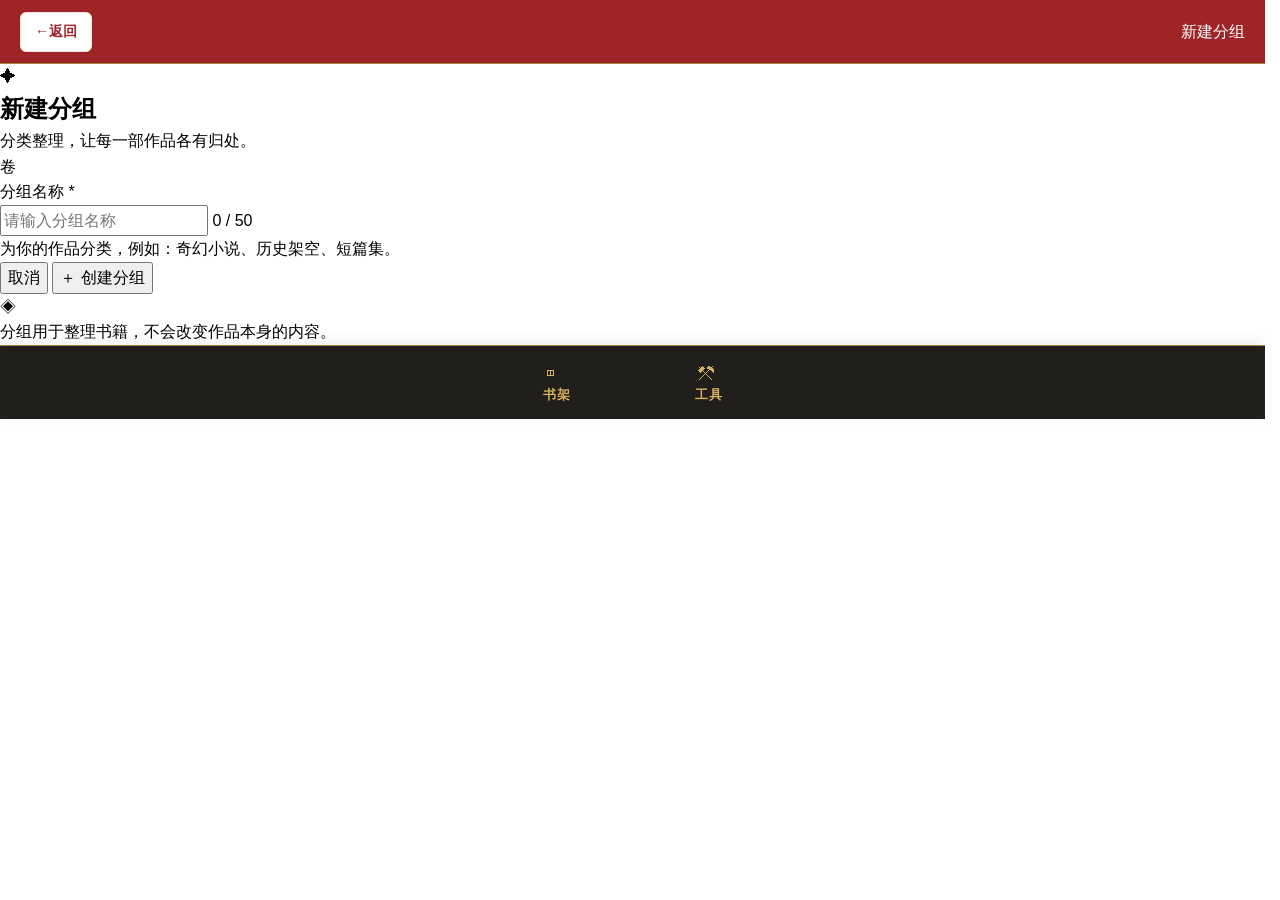
==== create-group.html @ b022e0e1 "Create create-group.html" ====
<!DOCTYPE html>
<html lang="zh-CN">

<head>
    <meta charset="UTF-8">

    <meta
        name="viewport"
        content="width=device-width, initial-scale=1.0"
    >

    <meta
        name="theme-color"
        content="#9E2428"
    >

    <meta
        name="description"
        content="创建新的写作分组，整理你的书籍与作品。"
    >

    <title>新建分组 · 写作软件</title>


    <!-- ==================================================
         一、公共主题样式
    ================================================== -->

    <link
        rel="stylesheet"
        href="../css/theme.css"
    >

    <link
        rel="stylesheet"
        href="../css/base.css"
    >


    <!-- ==================================================
         二、公共导航样式
    ================================================== -->

    <link
        rel="stylesheet"
        href="../css/header.css"
    >

    <link
        rel="stylesheet"
        href="../css/footer.css"
    >


    <!-- ==================================================
         三、当前页面样式
    ================================================== -->

    <link
        rel="stylesheet"
        href="../page-css/create-group.css"
    >

</head>


<body>

    <div id="app">


        <!-- ==============================================
             一、顶部导航栏
        ============================================== -->

        <header class="app-header">

            <!-- 返回按钮 -->

            <div class="app-header__brand">

                <button
                    class="app-header__button app-header__button--settings"
                    id="cancel-create-group-top"
                    type="button"
                    aria-label="返回新建选择页"
                >
                    <span aria-hidden="true">←</span>

                    <span>返回</span>
                </button>

            </div>


            <!-- 页面操作 -->

            <div class="app-header__actions">

                <span class="create-group-header__label">
                    新建分组
                </span>

            </div>

        </header>



        <!-- ==============================================
             二、页面主体
        ============================================== -->

        <main class="app-main">

            <section class="create-group-page">


                <!-- ======================================
                     2.1 页面标题
                ====================================== -->

                <header class="create-group-heading">

                    <div
                        class="create-group-heading__ornament"
                        aria-hidden="true"
                    >
                        ✦
                    </div>

                    <h1 class="create-group-heading__title">
                        新建分组
                    </h1>

                    <p class="create-group-heading__subtitle">
                        分类整理，让每一部作品各有归处。
                    </p>

                    <div
                        class="create-group-heading__divider"
                        aria-hidden="true"
                    ></div>

                </header>



                <!-- ======================================
                     2.2 分组表单
                ====================================== -->

                <form
                    class="create-group-form"
                    id="create-group-form"
                    novalidate
                >


                    <!-- 分组图标 -->

                    <div
                        class="create-group-emblem"
                        aria-hidden="true"
                    >

                        <div class="create-group-emblem__outer">

                            <div class="create-group-emblem__inner">

                                <span>卷</span>

                            </div>

                        </div>

                    </div>



                    <!-- 分组名称 -->

                    <div class="create-group-field">

                        <label
                            class="create-group-field__label"
                            for="group-name"
                        >
                            分组名称

                            <span
                                class="create-group-field__required"
                                aria-label="必填"
                            >
                                *
                            </span>

                        </label>


                        <div class="create-group-field__input-wrap">

                            <input
                                class="create-group-field__input"
                                id="group-name"
                                name="groupName"
                                type="text"
                                placeholder="请输入分组名称"
                                maxlength="50"
                                autocomplete="off"
                                required
                                aria-describedby="group-name-help group-name-error"
                            >

                            <span
                                class="create-group-field__counter"
                                id="group-name-counter"
                                aria-live="polite"
                            >
                                0 / 50
                            </span>

                        </div>


                        <p
                            class="create-group-field__help"
                            id="group-name-help"
                        >
                            为你的作品分类，例如：奇幻小说、历史架空、短篇集。
                        </p>


                        <p
                            class="create-group-field__error"
                            id="group-name-error"
                            role="alert"
                            hidden
                        ></p>

                    </div>



                    <!-- 提示信息 -->

                    <div
                        class="create-group-message"
                        id="create-group-message"
                        role="status"
                        aria-live="polite"
                        hidden
                    ></div>



                    <!-- ==================================
                         2.3 操作按钮
                    ================================== -->

                    <div class="create-group-actions">


                        <!-- 取消 -->

                        <button
                            class="create-group-actions__button create-group-actions__button--cancel"
                            id="cancel-create-group"
                            type="button"
                        >
                            取消
                        </button>


                        <!-- 创建 -->

                        <button
                            class="create-group-actions__button create-group-actions__button--submit"
                            id="create-group-submit"
                            type="submit"
                        >
                            <span
                                class="create-group-actions__icon"
                                aria-hidden="true"
                            >
                                ＋
                            </span>

                            <span>创建分组</span>
                        </button>

                    </div>


                </form>



                <!-- ======================================
                     2.4 页面底部说明
                ====================================== -->

                <aside class="create-group-note">

                    <span
                        class="create-group-note__icon"
                        aria-hidden="true"
                    >
                        ◈
                    </span>

                    <p>
                        分组用于整理书籍，不会改变作品本身的内容。
                    </p>

                </aside>


            </section>

        </main>



        <!-- ==============================================
             三、底部导航栏
        ============================================== -->

        <footer class="app-footer">

            <nav
                class="bottom-nav"
                aria-label="主导航"
            >

                <!-- 书架 -->

                <a
                    class="bottom-nav__item"
                    href="../index.html"
                    data-route="home"
                >

                    <span
                        class="bottom-nav__icon"
                        aria-hidden="true"
                    >
                        ◫
                    </span>

                    <span class="bottom-nav__label">
                        书架
                    </span>

                </a>


                <!-- 工具 -->

                <a
                    class="bottom-nav__item"
                    href="./tools.html"
                    data-route="tools"
                >

                    <span
                        class="bottom-nav__icon"
                        aria-hidden="true"
                    >
                        ⚒
                    </span>

                    <span class="bottom-nav__label">
                        工具
                    </span>

                </a>

            </nav>

        </footer>


    </div>



    <!-- ==============================================
         四、公共 JavaScript
    ============================================== -->

    <script src="../js/storage.js"></script>

    <script src="../js/navigation.js"></script>

    <script src="../js/components.js"></script>


    <!-- ==============================================
         五、当前页面 JavaScript
    ============================================== -->

    <script src="../page-js/create-group.js"></script>

</body>

</html>
---- css/theme.css ----
/* ============================================================
   写作软件 · 全局主题系统

   文件：css/theme.css

   文件职责：
   1. 统一管理全站配色。
   2. 为所有页面提供一致的颜色变量。
   3. 将基础颜色与实际用途分开管理。
   4. 为各个功能模块提供统一的颜色接口。
   5. 不负责页面布局、组件样式或 JavaScript 功能。

   整体设计：
   朱红、青色、鎏金、玄黑、宣纸白。

   配色原则：
   朱红：庄重、典雅。
   青色：清晰、沉稳，不偏纯绿。
   鎏金：尊贵、醒目。
   玄黑：深沉、稳重。
   宣纸白：柔和、自然。
============================================================ */


/* ============================================================
   一、基础五色

   全站所有颜色的基础来源。

   其他 CSS 文件应优先使用语义颜色变量，
   避免在各个组件中重复定义颜色。
============================================================ */

:root {

    /* ========================================================
       1. 朱红
       用途：
       - 顶部导航栏
       - 品牌名称
       - 重要标题
       - 主要品牌装饰
    ======================================================== */

    --color-red: #9E2428;

    --color-red-dark: #76191D;

    --color-red-light: #B83A3E;

    --color-red-soft: #D76A68;


    /* ========================================================
       2. 青色
       用途：
       - 新建按钮
       - 创建作品等主要操作
       - 交互焦点
       - 部分功能强调

       说明：
       采用偏蓝的青色。
       避免原来的颜色过于接近绿色。

       主色：#008C95
       深色：#006D75
       浅色：#20AAB0
       柔色：#70C7C9
    ======================================================== */

    --color-cyan: #008C95;

    --color-cyan-dark: #006D75;

    --color-cyan-light: #20AAB0;

    --color-cyan-soft: #70C7C9;


    /* ========================================================
       3. 鎏金
       用途：
       - 当前页面选中框
       - 导航栏图标与文字
       - 装饰分隔线
       - 重要状态标记
    ======================================================== */

    --color-yellow: #D6B15E;

    --color-yellow-light: #E9CF88;

    --color-yellow-dark: #A9873E;

    --color-yellow-soft: #F3E5B8;


    /* ========================================================
       4. 玄黑
       用途：
       - 底部导航栏
       - 深色背景
       - 正文文字
       - 深色装饰
    ======================================================== */

    --color-black: #211F1C;

    --color-black-light: #302D29;

    --color-black-deep: #171613;

    --color-black-soft: #45413B;


    /* ========================================================
       5. 宣纸白
       用途：
       - 页面背景
       - 内容区域
       - 作品卡片
       - 浅色装饰
    ======================================================== */

    --color-white: #F8F4E9;

    --color-white-pure: #FFFFFF;

    --color-white-dark: #EDE5D5;

    --color-white-deep: #DED3BD;

}


/* ============================================================
   二、品牌主题颜色

   用于定义全站统一的品牌视觉。
============================================================ */

:root {

    /* 品牌主色 */

    --theme-primary: var(--color-red);

    --theme-primary-hover: var(--color-red-dark);

    --theme-primary-active: var(--color-red-dark);


    /* 品牌文字 */

    --theme-brand-text: var(--color-white-pure);

    --theme-brand-accent: var(--color-yellow);


    /* 品牌装饰 */

    --theme-brand-border: var(--color-yellow-dark);

}


/* ============================================================
   三、主要操作颜色

   专门管理新建、创建等主要操作。

   新建按钮必须使用青色，
   不应直接使用朱红色或其他颜色。
============================================================ */

:root {

    /* 主要操作 */

    --theme-action: var(--color-cyan);

    --theme-action-hover: var(--color-cyan-dark);

    --theme-action-active: var(--color-cyan-dark);


    /* 主要操作文字 */

    --theme-action-text: var(--color-white-pure);


    /* 主要操作边框 */

    --theme-action-border: var(--color-cyan);

    --theme-action-border-hover: var(--color-cyan-dark);


    /* 主要操作焦点 */

    --theme-action-focus: var(--color-cyan-light);

}


/* ============================================================
   四、页面选中状态

   用途：
   - 底部导航当前页面
   - 设置页面当前选项
   - 需要明确显示选中的项目

   选中状态使用黄色系，
   不与新建按钮的青色混淆。
============================================================ */

:root {

    --theme-selected: var(--color-yellow);

    --theme-selected-hover: var(--color-yellow-light);

    --theme-selected-border: var(--color-yellow-dark);

    --theme-selected-background: var(--color-yellow-transparent);

    --theme-selected-text: var(--color-yellow-light);

}


/* ============================================================
   五、页面背景颜色
============================================================ */

:root {

    /* 标准页面背景 */

    --theme-background: var(--color-white);


    /* 纯白内容背景 */

    --theme-background-pure: var(--color-white-pure);


    /* 柔和背景 */

    --theme-background-muted: var(--color-white-dark);


    /* 更深的浅色背景 */

    --theme-background-deep: var(--color-white-deep);


    /* 透明白色覆盖 */

    --theme-background-overlay: var(--color-white-transparent);

}


/* ============================================================
   六、文字颜色

   统一管理文字层级。
============================================================ */

:root {

    /* 标准正文 */

    --theme-text: var(--color-black);


    /* 次要文字 */

    --theme-text-secondary: var(--color-black-soft);


    /* 辅助文字 */

    --theme-text-muted: #777168;


    /* 反色文字 */

    --theme-text-inverse: var(--color-white-pure);


    /* 品牌标题 */

    --theme-text-primary: var(--color-red);


    /* 青色强调文字 */

    --theme-text-action: var(--color-cyan-dark);


    /* 金色强调文字 */

    --theme-text-accent: var(--color-yellow-dark);

}


/* ============================================================
   七、顶部导航栏
============================================================ */

:root {

    /* 顶部背景 */

    --theme-header-background: var(--color-red);


    /* 顶部文字 */

    --theme-header-text: var(--color-white-pure);


    /* 顶部边框 */

    --theme-header-border: var(--color-yellow-dark);


    /* 顶部装饰 */

    --theme-header-accent: var(--color-yellow);


    /* 顶部悬停装饰 */

    --theme-header-accent-hover: var(--color-yellow-light);

}


/* ============================================================
   八、底部导航栏
============================================================ */

:root {

    /* 底部背景 */

    --theme-footer-background: var(--color-black);


    /* 底部文字 */

    --theme-footer-text: var(--color-yellow);


    /* 当前页面文字 */

    --theme-footer-selected: var(--color-yellow-light);


    /* 底部边框 */

    --theme-footer-border: var(--color-yellow-dark);


    /* 当前页面边框 */

    --theme-footer-selected-border: var(--color-yellow-dark);


    /* 当前页面背景 */

    --theme-footer-selected-background: var(--color-yellow-transparent);

}


/* ============================================================
   九、边框与分隔线
============================================================ */

:root {

    /* 普通边框 */

    --theme-border: var(--color-white-deep);


    /* 强调边框 */

    --theme-border-strong: var(--color-yellow-dark);


    /* 品牌边框 */

    --theme-border-primary: var(--color-red);


    /* 青色边框 */

    --theme-border-action: var(--color-cyan);


    /* 金色分隔线 */

    --theme-divider: var(--color-yellow);


    /* 普通分隔线 */

    --theme-divider-muted: var(--color-white-deep);

}


/* ============================================================
   十、交互反馈颜色
============================================================ */

:root {

    /* 通用键盘焦点 */

    --theme-focus: var(--color-cyan);


    /* 链接文字 */

    --theme-link: var(--color-cyan-dark);


    /* 链接悬停 */

    --theme-link-hover: var(--color-cyan);


    /* 成功状态 */

    --theme-success: #287A52;


    /* 警告状态 */

    --theme-warning: #A87519;


    /* 错误状态 */

    --theme-danger: var(--color-red);


    /* 禁用状态文字 */

    --theme-disabled-text: #99938A;


    /* 禁用状态背景 */

    --theme-disabled-background: var(--color-white-dark);

}


/* ============================================================
   十一、透明颜色

   透明色用于：
   - 悬停背景
   - 轻量装饰
   - 选中状态
   - 背景覆盖

   透明色必须与基础颜色保持一致。
============================================================ */

:root {

    /* 朱红透明色 */

    --color-red-transparent: rgba(158, 36, 40, 0.08);


    /* 青色透明色 */

    --color-cyan-transparent: rgba(0, 140, 149, 0.08);


    /* 青色悬停透明色 */

    --color-cyan-transparent-hover: rgba(0, 140, 149, 0.14);


    /* 黄色透明色 */

    --color-yellow-transparent: rgba(214, 177, 94, 0.12);


    /* 黄色悬停透明色 */

    --color-yellow-transparent-hover: rgba(214, 177, 94, 0.2);


    /* 玄黑透明色 */

    --color-black-transparent: rgba(33, 31, 28, 0.06);


    /* 更深的玄黑透明色 */

    --color-black-transparent-strong: rgba(33, 31, 28, 0.2);


    /* 白色透明色 */

    --color-white-transparent: rgba(255, 255, 255, 0.72);


    /* 纯白半透明色 */

    --color-white-transparent-soft: rgba(255, 255, 255, 0.4);

}


/* ============================================================
   十二、阴影颜色

   本节只管理阴影颜色，
   不决定阴影的大小、方向和模糊程度。
============================================================ */

:root {

    /* 普通阴影 */

    --theme-shadow-color: rgba(33, 31, 28, 0.12);


    /* 较强阴影 */

    --theme-shadow-color-strong: rgba(33, 31, 28, 0.2);


    /* 青色柔和阴影 */

    --theme-shadow-color-action: rgba(0, 140, 149, 0.16);


    /* 金色柔和阴影 */

    --theme-shadow-color-accent: rgba(214, 177, 94, 0.12);

}


/* ============================================================
   十三、圆角与交互参数

   这里只定义可复用的设计参数。
   不直接规定任何组件的布局。
============================================================ */

:root {

    /* 小圆角 */

    --radius-small: 4px;


    /* 标准圆角 */

    --radius-medium: 6px;


    /* 较大圆角 */

    --radius-large: 8px;


    /* 大型卡片圆角 */

    --radius-xl: 12px;


    /* 圆形 */

    --radius-round: 999px;


    /* 标准过渡时间 */

    --transition-fast: 0.15s ease;


    /* 普通过渡时间 */

    --transition-normal: 0.2s ease;


    /* 较慢过渡时间 */

    --transition-slow: 0.3s ease;

}


/* ============================================================
   十四、主题约束

   本文件只负责提供设计变量。

   其他 CSS 文件负责：
   - 页面布局
   - 顶部栏样式
   - 底部栏样式
   - 按钮样式
   - 作品卡片样式
   - 各个独立功能模块的样式

   JavaScript 文件负责：
   - 数据读取
   - 数据保存
   - 页面交互
   - 功能逻辑

   主题文件不应包含页面专属选择器，
   也不应直接控制 HTML 元素。
============================================================ */
---- css/base.css ----
/* ============================================================
   写作软件 · 全局基础样式

   文件职责：
   1. 统一浏览器默认样式。
   2. 统一盒模型。
   3. 统一字体与文字基础规则。
   4. 统一页面基础尺寸。
   5. 建立应用整体纵向布局。
   6. 提供通用辅助类。
   7. 为所有页面提供基础规则。

   不负责：
   - 颜色定义：由 theme.css 负责。
   - 顶部导航栏：由 header.css 负责。
   - 底部导航栏：由 footer.css 负责。
   - 首页布局：由 home.css 负责。
   - 具体业务功能：由各页面 JavaScript 负责。
============================================================ */


/* ============================================================
   一、浏览器默认样式重置
============================================================ */

/*
 * 统一元素尺寸计算方式。
 *
 * width 和 height 包含内容、内边距和边框，
 * 方便控制实际布局尺寸。
 */

*,
*::before,
*::after {
    box-sizing: border-box;
}


/*
 * 移除浏览器默认的页面外边距。
 */

html,
body {
    width: 100%;

    margin: 0;
    padding: 0;
}


/*
 * 设置文档基础高度。
 *
 * 让页面能够使用完整的视口高度。
 */

html {
    min-height: 100%;

    -webkit-text-size-adjust: 100%;
    text-size-adjust: 100%;

    scroll-behavior: smooth;
}


/*
 * 让表单控件继承页面字体。
 */

button,
input,
textarea,
select {
    font: inherit;
}


/*
 * 统一按钮的基本行为。
 *
 * 不在这里设置按钮颜色或具体尺寸。
 */

button {
    cursor: pointer;
}


/*
 * 图片与 SVG 默认不超出父容器。
 */

img,
svg {
    max-width: 100%;
}


/*
 * 图片以块级方式显示，
 * 避免图片下方出现多余的文字基线间隙。
 */

img {
    display: block;
}


/*
 * 统一链接的基础行为。
 *
 * 颜色由具体组件或主题决定。
 */

a {
    color: inherit;
    text-decoration: none;
}


/*
 * 统一标题和段落的默认外边距。
 *
 * 各个组件需要间距时，
 * 在自己的 CSS 文件中单独设置。
 */

h1,
h2,
h3,
h4,
h5,
h6,
p {
    margin: 0;
}


/*
 * 列表默认不显示浏览器项目符号。
 *
 * 具体列表样式由各功能模块决定。
 */

ul,
ol {
    margin: 0;
    padding: 0;

    list-style: none;
}


/*
 * 隐藏具有 hidden 属性的元素。
 *
 * 防止后续 CSS 的 display 设置意外覆盖隐藏状态。
 */

[hidden] {
    display: none !important;
}


/* ============================================================
   二、全局字体与文字基础
============================================================ */

/*
 * body 负责整个应用的基础字体与文字渲染。
 *
 * 页面背景色由主题及页面样式决定。
 */

body {
    min-width: 0;
    min-height: 100vh;
    min-height: 100dvh;

    font-family:
        -apple-system,
        BlinkMacSystemFont,
        "PingFang SC",
        "Hiragino Sans GB",
        "Microsoft YaHei",
        "Noto Sans CJK SC",
        sans-serif;

    font-size: 16px;
    font-weight: 400;
    line-height: 1.6;

    font-kerning: normal;

    overflow-wrap: break-word;

    -webkit-font-smoothing: antialiased;
    -moz-osx-font-smoothing: grayscale;
}


/*
 * 输入框中的文字与正文保持一致。
 */

input,
textarea,
select,
button {
    font-family: inherit;
}


/* ============================================================
   三、应用整体布局
============================================================ */

/*
 * 应用根节点。
 *
 * 这是本次修复的关键部分。
 *
 * display: flex
 *    让顶部栏、主体和底部栏形成纵向布局。
 *
 * flex-direction: column
 *    让各区域从上到下排列。
 *
 * min-height: 100vh / 100dvh
 *    让应用至少占满当前屏幕高度。
 *
 * 注意：
 * 这里只建立应用整体布局，
 * 不负责具体页面内部的布局。
 */

#app {
    position: relative;

    display: flex;
    flex-direction: column;

    width: 100%;
    min-width: 0;

    min-height: 100vh;
    min-height: 100dvh;
}


/*
 * 顶部栏与底部栏不应被主体内容挤压。
 *
 * 具体高度、颜色与间距仍由各自的 CSS 文件负责。
 */

.app-header,
.app-footer {
    flex-shrink: 0;
}


/*
 * 公共主体区域。
 *
 * 页面主体可以根据剩余空间进行伸展。
 *
 * 具体的 flex-grow、最小高度和滚动规则，
 * 仍由各个页面自己的 CSS 决定。
 */

.app-main {
    min-width: 0;
}


/* ============================================================
   四、基础交互状态
============================================================ */

/*
 * 键盘操作时显示清晰的焦点轮廓。
 *
 * 具体颜色由主题变量控制。
 */

:focus-visible {
    outline: 2px solid var(--theme-focus, #287C73);
    outline-offset: 3px;
}


/*
 * 点击链接和按钮时，
 * 不使用浏览器默认的移动端高亮颜色。
 *
 * 不影响实际点击功能。
 */

a,
button {
    -webkit-tap-highlight-color: transparent;
}


/*
 * 禁止按钮在不可用时显示可点击光标。
 */

button:disabled {
    cursor: not-allowed;
}


/* ============================================================
   五、文本辅助类
============================================================ */

/*
 * 隐藏视觉内容，但保留屏幕阅读器可读性。
 *
 * 适用于只有图标、需要补充说明的控件。
 */

.sr-only {
    position: absolute;

    width: 1px;
    height: 1px;

    padding: 0;
    margin: -1px;

    overflow: hidden;

    clip: rect(0, 0, 0, 0);

    white-space: nowrap;

    border: 0;
}


/*
 * 文本单行溢出时显示省略号。
 *
 * 只有主动添加该类的元素才会生效。
 */

.text-ellipsis {
    overflow: hidden;

    white-space: nowrap;
    text-overflow: ellipsis;
}


/*
 * 允许长单词或连续字符换行。
 *
 * 适用于长标题、长网址等内容。
 */

.text-wrap {
    overflow-wrap: anywhere;
}


/* ============================================================
   六、通用滚动规则
============================================================ */

/*
 * 提供统一的滚动体验。
 *
 * 具体由哪个容器负责滚动，
 * 由对应页面的 CSS 决定。
 */

html {
    scrollbar-gutter: stable;
}


/*
 * 尊重系统的减少动态效果设置。
 */

@media (prefers-reduced-motion: reduce) {

    html {
        scroll-behavior: auto;
    }

    *,
    *::before,
    *::after {
        animation-duration: 0.01ms !important;

        animation-iteration-count: 1 !important;

        transition-duration: 0.01ms !important;

        scroll-behavior: auto !important;
    }

}


/* ============================================================
   七、基础移动端适配
============================================================ */

/*
 * 防止窄屏设备出现横向溢出。
 *
 * 不在基础文件里强行指定页面内部的布局方式。
 */

@media (max-width: 480px) {

    body {
        font-size: 15px;
    }

}


/* ============================================================
   八、文件职责边界
============================================================ */

/*
 * 本文件只管理通用基础规则。
 *
 * 后续开发时请遵守：
 *
 * 1. 不在这里定义顶部栏的具体样式。
 * 2. 不在这里定义底部栏的具体样式。
 * 3. 不在这里定义首页作品卡片的样式。
 * 4. 不在这里定义编辑器工具栏的样式。
 * 5. 不在这里编写任何业务 JavaScript。
 *
 * 具体组件由各自文件负责。
============================================================ */
---- css/header.css ----
/* ============================================================
   写作软件 · 顶部导航栏

   文件：css/header.css

   文件职责：
   1. 设置顶部导航栏布局。
   2. 设置软件名称样式。
   3. 设置青色新建按钮。
   4. 设置白色设置按钮。
   5. 处理平板、手机与极窄屏幕适配。

   设计要求：
   - 顶部背景：朱红色。
   - 软件名称：纯白色。
   - 新建按钮：明确的青色，不使用绿色。
   - 设置按钮：白色背景、朱红色文字。
   - 装饰边框：鎏金色。

   文件边界：
   本文件只管理顶部导航栏，
   不负责页面主体、底部导航栏或数据存储。
============================================================ */


/* ============================================================
   一、顶部导航栏主体
============================================================ */

.app-header {
    /* 布局 */

    display: flex;
    align-items: center;
    justify-content: space-between;

    /* 尺寸 */

    width: 100%;
    min-height: 64px;

    /* 间距 */

    padding: 10px 20px;
    gap: 16px;

    /* 主题颜色 */

    background-color: var(--theme-header-background);
    color: var(--theme-header-text);

    /* 鎏金色底边 */

    border-bottom: 1px solid var(--theme-header-border);

    /* 层级 */

    position: relative;
    z-index: 100;

    /* 防止挤压 */

    flex-shrink: 0;
}


/* ============================================================
   二、软件名称区域
============================================================ */

.app-header__brand {
    display: flex;
    align-items: center;

    min-width: 0;
    flex: 1;
}


/* ============================================================
   三、软件名称
============================================================ */

.app-header__brand-name {
    display: inline-block;

    margin: 0;

    color: var(--theme-brand-text);

    font-size: 20px;
    font-weight: 700;

    line-height: 1.4;
    letter-spacing: 1px;

    white-space: nowrap;
    user-select: none;
}


/* ============================================================
   四、右侧操作区域
============================================================ */

.app-header__actions {
    display: flex;
    align-items: center;
    justify-content: flex-end;

    gap: 10px;

    flex-shrink: 0;
}


/* ============================================================
   五、顶部按钮公共样式
============================================================ */

.app-header__button {
    display: inline-flex;
    align-items: center;
    justify-content: center;

    /* 尺寸 */

    min-height: 40px;
    padding: 8px 14px;

    /* 文字 */

    font-family: inherit;
    font-size: 14px;
    font-weight: 600;

    line-height: 1.4;
    white-space: nowrap;

    /* 外观 */

    border: 1px solid transparent;
    border-radius: var(--radius-medium, 6px);

    /* 交互 */

    text-decoration: none;
    cursor: pointer;
    user-select: none;

    -webkit-tap-highlight-color: transparent;

    /* 动画 */

    transition:
        background-color var(--transition-fast, 0.15s ease),
        border-color var(--transition-fast, 0.15s ease),
        color var(--transition-fast, 0.15s ease),
        box-shadow var(--transition-fast, 0.15s ease),
        transform var(--transition-fast, 0.15s ease);
}


/* ============================================================
   六、新建按钮
   必须使用青色，不使用绿色或朱红色。

   直接调用主题变量：
   --theme-action
   --theme-action-hover

   同时明确指定青色边框，
   避免按钮背景与边框颜色不一致。
============================================================ */

.app-header__button--create {
    /* 青色背景 */

    background-color: #008C95;
    background-color: var(--theme-action, #008C95);

    /* 白色文字 */

    color: var(--theme-action-text, #FFFFFF);

    /* 青色边框 */

    border-color: #008C95;
    border-color: var(--theme-action-border, #008C95);

    /* 柔和阴影 */

    box-shadow:
        0 2px 5px rgba(0, 0, 0, 0.12);
}


/* ============================================================
   七、新建按钮：鼠标悬停
============================================================ */

@media (hover: hover) {

    .app-header__button--create:hover {
        background-color: #006D75;
        background-color: var(--theme-action-hover, #006D75);

        border-color: #006D75;
        border-color: var(--theme-action-border-hover, #006D75);

        box-shadow:
            0 3px 8px rgba(0, 0, 0, 0.16);
    }

}


/* ============================================================
   八、新建按钮：按下
============================================================ */

.app-header__button--create:active {
    transform: translateY(1px);

    box-shadow: none;
}


/* ============================================================
   九、新建按钮：键盘焦点
============================================================ */

.app-header__button--create:focus-visible {
    outline: 2px solid var(--color-yellow-light);
    outline-offset: 3px;
}


/* ============================================================
   十、新建按钮图标
============================================================ */

.app-header__button-icon {
    display: inline-flex;
    align-items: center;
    justify-content: center;

    flex-shrink: 0;

    margin-right: 4px;

    font-size: 20px;
    font-weight: 400;

    line-height: 1;
}


/* ============================================================
   十一、设置按钮
   使用白色背景和朱红色文字。
============================================================ */

.app-header__button--settings {
    background-color: var(--color-white-pure);

    color: var(--color-red);

    border-color: var(--color-white-dark);
}


/* ============================================================
   十二、设置按钮：鼠标悬停
============================================================ */

@media (hover: hover) {

    .app-header__button--settings:hover {
        background-color: var(--color-white-dark);

        border-color: var(--color-white-dark);
    }

}


/* ============================================================
   十三、设置按钮：按下
============================================================ */

.app-header__button--settings:active {
    transform: translateY(1px);
}


/* ============================================================
   十四、设置按钮：键盘焦点
============================================================ */

.app-header__button--settings:focus-visible {
    outline: 2px solid var(--color-yellow-light);
    outline-offset: 3px;
}


/* ============================================================
   十五、平板设备适配
============================================================ */

@media (max-width: 768px) {

    .app-header {
        min-height: 60px;

        padding: 9px 16px;
        gap: 12px;
    }

    .app-header__brand-name {
        font-size: 19px;
    }

    .app-header__actions {
        gap: 8px;
    }

    .app-header__button {
        min-height: 38px;

        padding: 7px 12px;

        font-size: 14px;
    }

}


/* ============================================================
   十六、手机设备适配
============================================================ */

@media (max-width: 480px) {

    .app-header {
        min-height: 56px;

        padding: 8px 12px;
        gap: 8px;
    }

    .app-header__brand-name {
        font-size: 17px;
        letter-spacing: 0.5px;
    }

    .app-header__actions {
        gap: 7px;
    }

    .app-header__button {
        min-height: 36px;

        padding: 6px 10px;

        font-size: 13px;

        border-radius: 5px;
    }

    .app-header__button-icon {
        margin-right: 3px;

        font-size: 18px;
    }

}


/* ============================================================
   十七、极窄屏幕适配
============================================================ */

@media (max-width: 340px) {

    .app-header {
        padding-right: 8px;
        padding-left: 8px;

        gap: 5px;
    }

    .app-header__brand-name {
        font-size: 15px;
        letter-spacing: 0;
    }

    .app-header__actions {
        gap: 5px;
    }

    .app-header__button {
        padding-right: 7px;
        padding-left: 7px;

        font-size: 12px;
    }

}


/* ============================================================
   十八、减少动态效果
============================================================ */

@media (prefers-reduced-motion: reduce) {

    .app-header__button {
        transition: none;
    }

}


/* ============================================================
   十九、文件职责边界

   本文件只管理顶部导航栏。

   不在这里添加：
   - 底部导航栏样式。
   - 书架内容样式。
   - 作品卡片样式。
   - 新建作品表单。
   - 设置页面布局。
   - 数据存储逻辑。

   所有颜色优先调用全局主题变量。
============================================================ */
---- css/footer.css ----
/* ======================================================
   写作软件 · 底部导航栏
   文件：css/footer.css

   功能：
   1. 设置玄黑色底栏
   2. 设置鎏金色图标与文字
   3. 设置当前页面的黄色选中框
   4. 适配手机屏幕
   5. 独立管理底栏样式，不干扰其他模块
====================================================== */


/* ======================================================
   一、底部栏主体
====================================================== */

.app-footer {
  position: relative;
  z-index: 100;

  width: 100%;
  flex-shrink: 0;

  background-color: var(--theme-footer-background);
  color: var(--theme-footer-text);

  border-top: 1px solid var(--color-yellow-dark);

  box-shadow:
    0 -3px 12px rgba(33, 31, 28, 0.08);
}


/* ======================================================
   二、底部导航容器
====================================================== */

.bottom-nav {
  display: flex;
  align-items: center;
  justify-content: center;

  width: 100%;
  min-height: 72px;

  padding: 8px 16px;

  gap: 12px;
}


/* ======================================================
   三、导航入口
====================================================== */

.bottom-nav__item {
  position: relative;

  display: flex;
  flex-direction: column;
  align-items: center;
  justify-content: center;

  flex: 0 1 140px;
  min-width: 112px;
  min-height: 54px;

  padding: 6px 20px;
  gap: 3px;

  color: var(--theme-footer-text);
  background-color: transparent;

  border: 1px solid transparent;
  border-radius: 8px;

  text-decoration: none;

  cursor: pointer;

  transition:
    background-color 0.2s ease,
    border-color 0.2s ease,
    color 0.2s ease,
    box-shadow 0.2s ease;
}


/* ======================================================
   四、导航图标
====================================================== */

.bottom-nav__icon {
  display: block;

  width: 22px;
  height: 22px;

  flex-shrink: 0;

  color: currentColor;

  fill: none;
  stroke: currentColor;

  stroke-width: 1.8;
  stroke-linecap: round;
  stroke-linejoin: round;
}


/* ======================================================
   五、导航文字
====================================================== */

.bottom-nav__label {
  display: block;

  font-size: 13px;
  font-weight: 600;
  line-height: 1.4;

  letter-spacing: 1px;

  color: currentColor;

  white-space: nowrap;
}


/* ======================================================
   六、当前页面的选中状态
====================================================== */

.bottom-nav__item--active {
  color: var(--color-yellow-light);

  background-color: var(--color-yellow-transparent);

  border-color: var(--theme-selected-border);

  box-shadow:
    inset 0 0 0 1px rgba(214, 177, 94, 0.12),
    0 0 8px rgba(214, 177, 94, 0.08);
}


/* 当前页面的文字稍微加重 */

.bottom-nav__item--active .bottom-nav__label {
  font-weight: 700;
}


/* 当前页面的图标稍微突出 */

.bottom-nav__item--active .bottom-nav__icon {
  stroke-width: 2;
}


/* ======================================================
   七、鼠标悬停
====================================================== */

@media (hover: hover) {

  .bottom-nav__item:not(.bottom-nav__item--active):hover {
    color: var(--color-yellow-light);

    background-color: var(--color-yellow-transparent);

    border-color: var(--color-yellow-dark);
  }

  .bottom-nav__item--active:hover {
    background-color: var(--color-yellow-transparent);

    border-color: var(--color-yellow-light);
  }

}


/* ======================================================
   八、键盘焦点
====================================================== */

.bottom-nav__item:focus-visible {
  outline: 2px solid var(--theme-focus);
  outline-offset: 3px;
}


/* ======================================================
   九、平板屏幕
====================================================== */

@media (max-width: 768px) {

  .bottom-nav {
    min-height: 68px;
    gap: 10px;
  }

  .bottom-nav__item {
    flex-basis: 130px;
    min-width: 100px;
  }

}


/* ======================================================
   十、手机屏幕
====================================================== */

@media (max-width: 480px) {

  .bottom-nav {
    min-height: 64px;

    padding: 6px 12px;

    gap: 8px;
  }

  .bottom-nav__item {
    flex-basis: 120px;
    min-width: 96px;
    min-height: 50px;

    padding: 5px 12px;
  }

  .bottom-nav__icon {
    width: 21px;
    height: 21px;
  }

  .bottom-nav__label {
    font-size: 12px;
  }

}


/* ======================================================
   十一、小屏手机
====================================================== */

@media (max-width: 340px) {

  .bottom-nav {
    gap: 6px;
    padding-right: 8px;
    padding-left: 8px;
  }

  .bottom-nav__item {
    min-width: 88px;
    padding-right: 8px;
    padding-left: 8px;
  }

}


/* ======================================================
   十二、减少动画
====================================================== */

@media (prefers-reduced-motion: reduce) {

  .bottom-nav__item {
    transition: none;
  }

}
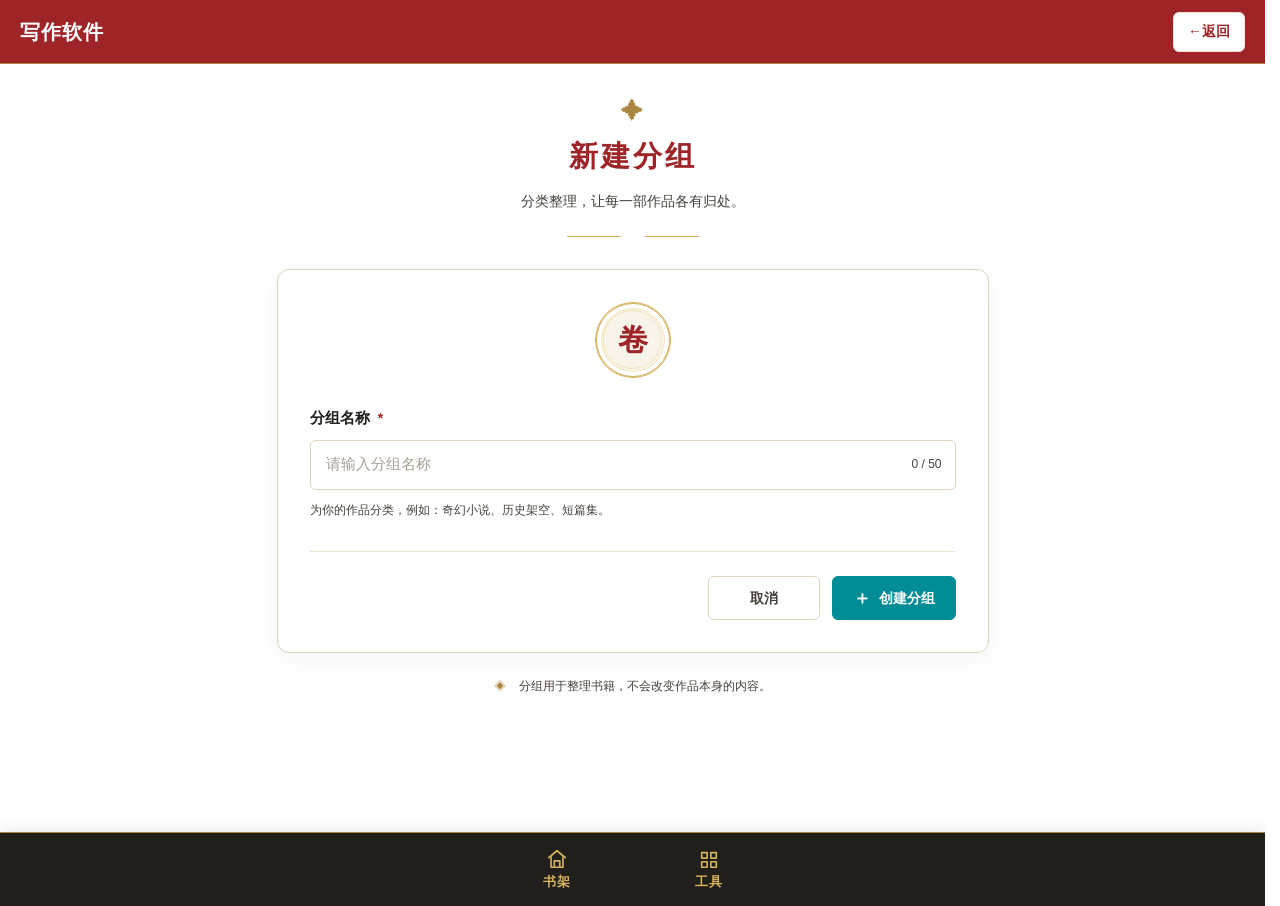
==== commit 4433365f: "Refactor create-group.html with new styles and structure Reorganized the HTML structure and added ne" ====
--- a/create-group.html
+++ b/create-group.html
@@ -1,407 +1,488 @@
 <!DOCTYPE html>
 <html lang="zh-CN">
-
 <head>
     <meta charset="UTF-8">
-
-    <meta
-        name="viewport"
-        content="width=device-width, initial-scale=1.0"
+<meta
+    name="viewport"
+    content="width=device-width, initial-scale=1.0"
+>
+<meta
+    name="theme-color"
+    content="#9E2428"
+>
+<meta
+    name="description"
+    content="创建新的写作分组，整理你的书籍与作品。"
+>
+<title>新建分组 · 写作软件</title>
+<!-- ==================================================
+     一、公共主题样式
+================================================== -->
+<link
+    rel="stylesheet"
+    href="../css/theme.css"
+>
+<link
+    rel="stylesheet"
+    href="../css/base.css"
+>
+<!-- ==================================================
+     二、公共导航样式
+================================================== -->
+<link
+    rel="stylesheet"
+    href="../css/header.css"
+>
+<link
+    rel="stylesheet"
+    href="../css/footer.css"
+>
+<!-- ==================================================
+     三、当前页面样式
+================================================== -->
+<link
+    rel="stylesheet"
+    href="../page-css/create-group.css"
+>
+<!-- ==================================================
+     四、页面附加样式
+================================================== -->
+<style>
+    .create-group-header__label {
+        color: var(--color-white-pure);
+        font-size: 14px;
+        font-weight: 600;
+        letter-spacing: 1px;
+    }
+    .create-group-field__input-wrap {
+        position: relative;
+        width: 100%;
+    }
+    .create-group-field__input-wrap .create-group-field__input {
+        padding-right: 76px;
+    }
+    .create-group-field__counter {
+        position: absolute;
+        top: 50%;
+        right: 14px;
+        transform: translateY(-50%);
+        color: var(--color-black-soft);
+        font-size: 12px;
+        pointer-events: none;
+    }
+    .create-group-emblem__outer {
+        display: flex;
+        align-items: center;
+        justify-content: center;
+        width: 100%;
+        height: 100%;
+        border: 1px solid var(--color-yellow);
+        border-radius: 50%;
+    }
+    .create-group-emblem__inner {
+        display: flex;
+        align-items: center;
+        justify-content: center;
+        width: 82%;
+        height: 82%;
+        border: 1px solid var(--color-yellow-soft);
+        border-radius: 50%;
+    }
+    .create-group-emblem__inner span {
+        color: var(--color-red);
+        font-family: "Noto Serif SC", "Songti SC", serif;
+        font-size: 30px;
+        font-weight: 700;
+    }
+    .create-group-actions {
+        display: flex;
+        justify-content: flex-end;
+        align-items: center;
+        gap: 12px;
+        margin-top: 30px;
+        padding-top: 24px;
+        border-top: 1px solid var(--color-white-dark);
+    }
+    .create-group-actions__button {
+        display: inline-flex;
+        align-items: center;
+        justify-content: center;
+        gap: 8px;
+        min-width: 112px;
+        min-height: 44px;
+        padding: 0 20px;
+        border: 1px solid transparent;
+        border-radius: 6px;
+        font-family: inherit;
+        font-size: 14px;
+        font-weight: 600;
+        cursor: pointer;
+        transition:
+            background-color 0.2s ease,
+            border-color 0.2s ease,
+            color 0.2s ease;
+        -webkit-tap-highlight-color: transparent;
+    }
+    .create-group-actions__button:disabled {
+        opacity: 0.6;
+        cursor: not-allowed;
+    }
+    .create-group-actions__button--cancel {
+        color: var(--color-black-soft);
+        background: var(--color-white-pure);
+        border-color: var(--color-white-deep);
+    }
+    .create-group-actions__button--cancel:hover {
+        color: var(--color-red);
+        border-color: var(--color-yellow);
+    }
+    .create-group-actions__button--submit {
+        color: var(--color-white-pure);
+        background: var(--color-cyan);
+        border-color: var(--color-cyan);
+    }
+    .create-group-actions__button--submit:hover {
+        background: var(--color-cyan-dark);
+        border-color: var(--color-cyan-dark);
+    }
+    .create-group-actions__button:focus-visible {
+        outline: 3px solid var(--color-yellow);
+        outline-offset: 3px;
+    }
+    .create-group-actions__icon {
+        font-size: 18px;
+        line-height: 1;
+    }
+    .create-group-note {
+        display: flex;
+        justify-content: center;
+        align-items: flex-start;
+        gap: 8px;
+        margin-top: 22px;
+        color: var(--color-black-soft);
+        font-size: 12px;
+        line-height: 1.9;
+        text-align: center;
+    }
+    .create-group-note p {
+        margin: 0;
+    }
+    .create-group-note__icon {
+        flex-shrink: 0;
+        color: var(--color-yellow-dark);
+    }
+    .create-group-field__input[aria-invalid="true"] {
+        border-color: var(--color-red);
+        box-shadow: 0 0 0 3px rgb(158 36 40 / 8%);
+    }
+    .create-group-message--success {
+        color: var(--color-cyan-dark);
+        background: rgb(40 124 115 / 7%);
+        border-color: rgb(40 124 115 / 25%);
+    }
+    .create-group-message--error {
+        color: var(--color-red);
+        background: rgb(158 36 40 / 5%);
+        border-color: rgb(158 36 40 / 20%);
+    }
+    @media (max-width: 480px) {
+        .create-group-actions {
+            gap: 10px;
+        }
+        .create-group-actions__button {
+            flex: 1;
+            min-width: 0;
+            min-height: 46px;
+            padding: 0 12px;
+        }
+    }
+    @media (prefers-reduced-motion: reduce) {
+        .create-group-actions__button {
+            transition: none;
+        }
+    }
+</style>
+</head>
+<body>
+<div id="app">
+    <!-- ==============================================
+         一、顶部导航栏
+    ============================================== -->
+    <header
+        class="app-header"
+        id="app-header"
     >
-
-    <meta
-        name="theme-color"
-        content="#9E2428"
-    >
-
-    <meta
-        name="description"
-        content="创建新的写作分组，整理你的书籍与作品。"
-    >
-
-    <title>新建分组 · 写作软件</title>
-
-
-    <!-- ==================================================
-         一、公共主题样式
-    ================================================== -->
-
-    <link
-        rel="stylesheet"
-        href="../css/theme.css"
-    >
-
-    <link
-        rel="stylesheet"
-        href="../css/base.css"
-    >
-
-
-    <!-- ==================================================
-         二、公共导航样式
-    ================================================== -->
-
-    <link
-        rel="stylesheet"
-        href="../css/header.css"
-    >
-
-    <link
-        rel="stylesheet"
-        href="../css/footer.css"
-    >
-
-
-    <!-- ==================================================
-         三、当前页面样式
-    ================================================== -->
-
-    <link
-        rel="stylesheet"
-        href="../page-css/create-group.css"
-    >
-
-</head>
-
-
-<body>
-
-    <div id="app">
-
-
-        <!-- ==============================================
-             一、顶部导航栏
-        ============================================== -->
-
-        <header class="app-header">
-
-            <!-- 返回按钮 -->
-
-            <div class="app-header__brand">
-
-                <button
-                    class="app-header__button app-header__button--settings"
-                    id="cancel-create-group-top"
-                    type="button"
-                    aria-label="返回新建选择页"
-                >
-                    <span aria-hidden="true">←</span>
-
-                    <span>返回</span>
-                </button>
-
-            </div>
-
-
-            <!-- 页面操作 -->
-
-            <div class="app-header__actions">
-
-                <span class="create-group-header__label">
+        <div class="app-header__brand">
+            <span class="app-header__brand-name">
+                写作软件
+            </span>
+        </div>
+        <div class="app-header__actions">
+            <button
+                class="app-header__button app-header__button--settings"
+                id="cancel-create-group-top"
+                type="button"
+                aria-label="返回新建选择页"
+            >
+                <span aria-hidden="true">←</span>
+                <span>返回</span>
+            </button>
+        </div>
+    </header>
+    <!-- ==============================================
+         二、页面主体
+    ============================================== -->
+    <main class="app-main">
+        <section
+            class="create-group-page"
+            aria-labelledby="create-group-title"
+        >
+            <!-- 页面标题 -->
+            <header class="create-group-heading">
+                <div
+                    class="create-group-heading__ornament"
+                    aria-hidden="true"
+                >
+                    ✦
+                </div>
+                <h1
+                    class="create-group-heading__title"
+                    id="create-group-title"
+                >
                     新建分组
-                </span>
-
-            </div>
-
-        </header>
-
-
-
-        <!-- ==============================================
-             二、页面主体
-        ============================================== -->
-
-        <main class="app-main">
-
-            <section class="create-group-page">
-
-
-                <!-- ======================================
-                     2.1 页面标题
-                ====================================== -->
-
-                <header class="create-group-heading">
-
-                    <div
-                        class="create-group-heading__ornament"
-                        aria-hidden="true"
-                    >
-                        ✦
+                </h1>
+                <p class="create-group-heading__subtitle">
+                    分类整理，让每一部作品各有归处。
+                </p>
+                <div
+                    class="create-group-heading__divider"
+                    aria-hidden="true"
+                >
+                    <span></span>
+                </div>
+            </header>
+            <!-- ======================================
+                 新建分组表单
+            ====================================== -->
+            <form
+                class="create-group-form"
+                id="create-group-form"
+                novalidate
+            >
+                <!-- 分组图标 -->
+                <div
+                    class="create-group-emblem"
+                    aria-hidden="true"
+                >
+                    <div class="create-group-emblem__outer">
+                        <div class="create-group-emblem__inner">
+                            <span>卷</span>
+                        </div>
                     </div>
-
-                    <h1 class="create-group-heading__title">
-                        新建分组
-                    </h1>
-
-                    <p class="create-group-heading__subtitle">
-                        分类整理，让每一部作品各有归处。
-                    </p>
-
-                    <div
-                        class="create-group-heading__divider"
-                        aria-hidden="true"
-                    ></div>
-
-                </header>
-
-
-
-                <!-- ======================================
-                     2.2 分组表单
-                ====================================== -->
-
-                <form
-                    class="create-group-form"
-                    id="create-group-form"
-                    novalidate
-                >
-
-
-                    <!-- 分组图标 -->
-
-                    <div
-                        class="create-group-emblem"
-                        aria-hidden="true"
-                    >
-
-                        <div class="create-group-emblem__outer">
-
-                            <div class="create-group-emblem__inner">
-
-                                <span>卷</span>
-
-                            </div>
-
-                        </div>
-
-                    </div>
-
-
-
-                    <!-- 分组名称 -->
-
-                    <div class="create-group-field">
-
+                </div>
+                <!-- 分组名称 -->
+                <div class="create-group-field">
+                    <div class="create-group-field__label-row">
                         <label
                             class="create-group-field__label"
                             for="group-name"
                         >
                             分组名称
-
                             <span
                                 class="create-group-field__required"
-                                aria-label="必填"
+                                aria-hidden="true"
                             >
                                 *
                             </span>
-
                         </label>
-
-
-                        <div class="create-group-field__input-wrap">
-
-                            <input
-                                class="create-group-field__input"
-                                id="group-name"
-                                name="groupName"
-                                type="text"
-                                placeholder="请输入分组名称"
-                                maxlength="50"
-                                autocomplete="off"
-                                required
-                                aria-describedby="group-name-help group-name-error"
-                            >
-
-                            <span
-                                class="create-group-field__counter"
-                                id="group-name-counter"
-                                aria-live="polite"
-                            >
-                                0 / 50
-                            </span>
-
-                        </div>
-
-
-                        <p
-                            class="create-group-field__help"
-                            id="group-name-help"
+                    </div>
+                    <div class="create-group-field__input-wrap">
+                        <input
+                            class="create-group-field__input"
+                            id="group-name"
+                            name="groupName"
+                            type="text"
+                            placeholder="请输入分组名称"
+                            maxlength="50"
+                            autocomplete="off"
+                            required
+                            aria-describedby="group-name-help group-name-error"
                         >
-                            为你的作品分类，例如：奇幻小说、历史架空、短篇集。
-                        </p>
-
-
-                        <p
-                            class="create-group-field__error"
-                            id="group-name-error"
-                            role="alert"
-                            hidden
-                        ></p>
-
+                        <span
+                            class="create-group-field__counter"
+                            id="group-name-counter"
+                            aria-live="polite"
+                        >
+                            0 / 50
+                        </span>
                     </div>
-
-
-
-                    <!-- 提示信息 -->
-
-                    <div
-                        class="create-group-message"
-                        id="create-group-message"
-                        role="status"
-                        aria-live="polite"
+                    <p
+                        class="create-group-field__help"
+                        id="group-name-help"
+                    >
+                        为你的作品分类，例如：奇幻小说、历史架空、短篇集。
+                    </p>
+                    <p
+                        class="create-group-field__error"
+                        id="group-name-error"
+                        role="alert"
                         hidden
-                    ></div>
-
-
-
-                    <!-- ==================================
-                         2.3 操作按钮
-                    ================================== -->
-
-                    <div class="create-group-actions">
-
-
-                        <!-- 取消 -->
-
-                        <button
-                            class="create-group-actions__button create-group-actions__button--cancel"
-                            id="cancel-create-group"
-                            type="button"
+                    ></p>
+                </div>
+                <!-- 操作反馈 -->
+                <div
+                    class="create-group-message"
+                    id="create-group-message"
+                    role="status"
+                    aria-live="polite"
+                    hidden
+                ></div>
+                <!-- 操作按钮 -->
+                <div class="create-group-actions">
+                    <button
+                        class="create-group-actions__button create-group-actions__button--cancel"
+                        id="cancel-create-group"
+                        type="button"
+                    >
+                        取消
+                    </button>
+                    <button
+                        class="create-group-actions__button create-group-actions__button--submit"
+                        id="create-group-submit"
+                        type="submit"
+                    >
+                        <span
+                            class="create-group-actions__icon"
+                            aria-hidden="true"
                         >
-                            取消
-                        </button>
-
-
-                        <!-- 创建 -->
-
-                        <button
-                            class="create-group-actions__button create-group-actions__button--submit"
-                            id="create-group-submit"
-                            type="submit"
-                        >
-                            <span
-                                class="create-group-actions__icon"
-                                aria-hidden="true"
-                            >
-                                ＋
-                            </span>
-
-                            <span>创建分组</span>
-                        </button>
-
-                    </div>
-
-
-                </form>
-
-
-
-                <!-- ======================================
-                     2.4 页面底部说明
-                ====================================== -->
-
-                <aside class="create-group-note">
-
-                    <span
-                        class="create-group-note__icon"
-                        aria-hidden="true"
+                            ＋
+                        </span>
+                        <span>创建分组</span>
+                    </button>
+                </div>
+            </form>
+            <!-- 页面底部说明 -->
+            <aside class="create-group-note">
+                <span
+                    class="create-group-note__icon"
+                    aria-hidden="true"
+                >
+                    ◈
+                </span>
+                <p>
+                    分组用于整理书籍，不会改变作品本身的内容。
+                </p>
+            </aside>
+        </section>
+    </main>
+    <!-- ==============================================
+         三、底部导航栏
+    ============================================== -->
+    <footer
+        class="app-footer"
+        id="app-footer"
+    >
+        <nav
+            class="bottom-nav"
+            aria-label="主导航"
+        >
+            <a
+                class="bottom-nav__item"
+                href="../index.html"
+                data-nav="home"
+            >
+                <span
+                    class="bottom-nav__icon"
+                    aria-hidden="true"
+                >
+                    <svg
+                        viewBox="0 0 24 24"
+                        fill="none"
                     >
-                        ◈
-                    </span>
-
-                    <p>
-                        分组用于整理书籍，不会改变作品本身的内容。
-                    </p>
-
-                </aside>
-
-
-            </section>
-
-        </main>
-
-
-
-        <!-- ==============================================
-             三、底部导航栏
-        ============================================== -->
-
-        <footer class="app-footer">
-
-            <nav
-                class="bottom-nav"
-                aria-label="主导航"
+                        <path
+                            d="M3 10.5L12 3L21 10.5"
+                            stroke="currentColor"
+                            stroke-width="1.8"
+                            stroke-linecap="round"
+                            stroke-linejoin="round"
+                        />
+                        <path
+                            d="M5.5 9.5V21H18.5V9.5"
+                            stroke="currentColor"
+                            stroke-width="1.8"
+                            stroke-linejoin="round"
+                        />
+                        <path
+                            d="M9 21V14H15V21"
+                            stroke="currentColor"
+                            stroke-width="1.8"
+                            stroke-linejoin="round"
+                        />
+                    </svg>
+                </span>
+                <span class="bottom-nav__label">
+                    书架
+                </span>
+            </a>
+            <a
+                class="bottom-nav__item"
+                href="./tools.html"
+                data-nav="tools"
             >
-
-                <!-- 书架 -->
-
-                <a
-                    class="bottom-nav__item"
-                    href="../index.html"
-                    data-route="home"
-                >
-
-                    <span
-                        class="bottom-nav__icon"
-                        aria-hidden="true"
+                <span
+                    class="bottom-nav__icon"
+                    aria-hidden="true"
+                >
+                    <svg
+                        viewBox="0 0 24 24"
+                        fill="none"
                     >
-                        ◫
-                    </span>
-
-                    <span class="bottom-nav__label">
-                        书架
-                    </span>
-
-                </a>
-
-
-                <!-- 工具 -->
-
-                <a
-                    class="bottom-nav__item"
-                    href="./tools.html"
-                    data-route="tools"
-                >
-
-                    <span
-                        class="bottom-nav__icon"
-                        aria-hidden="true"
-                    >
-                        ⚒
-                    </span>
-
-                    <span class="bottom-nav__label">
-                        工具
-                    </span>
-
-                </a>
-
-            </nav>
-
-        </footer>
-
-
-    </div>
-
-
-
-    <!-- ==============================================
-         四、公共 JavaScript
-    ============================================== -->
-
-    <script src="../js/storage.js"></script>
-
-    <script src="../js/navigation.js"></script>
-
-    <script src="../js/components.js"></script>
-
-
-    <!-- ==============================================
-         五、当前页面 JavaScript
-    ============================================== -->
-
-    <script src="../page-js/create-group.js"></script>
-
+                        <path
+                            d="M4 5H10V11H4V5Z"
+                            stroke="currentColor"
+                            stroke-width="1.8"
+                            stroke-linejoin="round"
+                        />
+                        <path
+                            d="M14 5H20V11H14V5Z"
+                            stroke="currentColor"
+                            stroke-width="1.8"
+                            stroke-linejoin="round"
+                        />
+                        <path
+                            d="M4 15H10V21H4V15Z"
+                            stroke="currentColor"
+                            stroke-width="1.8"
+                            stroke-linejoin="round"
+                        />
+                        <path
+                            d="M14 15H20V21H14V15Z"
+                            stroke="currentColor"
+                            stroke-width="1.8"
+                            stroke-linejoin="round"
+                        />
+                    </svg>
+                </span>
+                <span class="bottom-nav__label">
+                    工具
+                </span>
+            </a>
+        </nav>
+    </footer>
+</div>
+<!-- ==============================================
+     四、公共 JavaScript
+============================================== -->
+<!-- 必须先加载原有书籍存储模块 -->
+<script src="../js/storage.js"></script>
+<!-- 再加载分组存储模块 -->
+<script src="../js/groups-storage.js"></script>
+<!-- 公共导航与组件 -->
+<script src="../js/navigation.js"></script>
+<script src="../js/components.js"></script>
+<!-- ==============================================
+     五、当前页面 JavaScript
+============================================== -->
+<script src="../page-js/create-group.js"></script>
 </body>
-
 </html>
--- a/page-css/create-group.css
+++ b/page-css/create-group.css
@@ -0,0 +1,483 @@
+/* ======================================================
+   新建分组页面
+   文件：page-css/create-group.css
+====================================================== */
+
+
+/* ======================================================
+   一、页面基础布局
+====================================================== */
+
+.create-group-page {
+    width: 100%;
+    max-width: 760px;
+    min-height: calc(100vh - 132px);
+    margin: 0 auto;
+    padding: 36px 24px 48px;
+    box-sizing: border-box;
+    color: var(--color-black);
+}
+
+
+/* ======================================================
+   二、页面标题
+====================================================== */
+
+.create-group-heading {
+    margin: 0 auto 32px;
+    text-align: center;
+}
+
+.create-group-heading__ornament {
+    display: block;
+    margin-bottom: 12px;
+    color: var(--color-yellow-dark);
+    font-size: 23px;
+    line-height: 1;
+}
+
+.create-group-heading__title {
+    margin: 0;
+    color: var(--color-red);
+    font-family: "Noto Serif SC", "Songti SC", serif;
+    font-size: 29px;
+    font-weight: 700;
+    line-height: 1.5;
+    letter-spacing: 3px;
+}
+
+.create-group-heading__subtitle {
+    margin: 10px 0 0;
+    color: var(--color-black-soft);
+    font-size: 14px;
+    line-height: 1.8;
+}
+
+.create-group-heading__divider {
+    display: flex;
+    align-items: center;
+    justify-content: center;
+    gap: 12px;
+    margin: 22px auto 0;
+}
+
+.create-group-heading__divider::before,
+.create-group-heading__divider::after {
+    width: 54px;
+    height: 1px;
+    background: var(--color-yellow);
+    content: "";
+}
+
+.create-group-heading__divider span {
+    color: var(--color-yellow-dark);
+    font-size: 12px;
+}
+
+
+/* ======================================================
+   三、表单容器
+====================================================== */
+
+.create-group-form {
+    width: 100%;
+    padding: 32px;
+    box-sizing: border-box;
+    background: var(--color-white-pure);
+    border: 1px solid var(--color-white-deep);
+    border-radius: 12px;
+    box-shadow: 0 6px 24px rgb(33 31 28 / 5%);
+}
+
+
+/* ======================================================
+   四、分组图章
+====================================================== */
+
+.create-group-emblem {
+    display: flex;
+    align-items: center;
+    justify-content: center;
+    width: 76px;
+    height: 76px;
+    margin: 0 auto 28px;
+    box-sizing: border-box;
+    color: var(--color-red);
+    background: var(--color-white);
+    border: 1px solid var(--color-yellow);
+    border-radius: 50%;
+    box-shadow:
+        inset 0 0 0 5px var(--color-white-pure),
+        inset 0 0 0 6px var(--color-yellow-soft);
+}
+
+.create-group-emblem__character {
+    font-family: "Noto Serif SC", "Songti SC", serif;
+    font-size: 32px;
+    font-weight: 700;
+    line-height: 1;
+}
+
+
+/* ======================================================
+   五、分组名称字段
+====================================================== */
+
+.create-group-field {
+    margin-bottom: 24px;
+}
+
+.create-group-field__label-row {
+    display: flex;
+    align-items: center;
+    justify-content: space-between;
+    gap: 12px;
+    margin-bottom: 10px;
+}
+
+.create-group-field__label {
+    color: var(--color-black);
+    font-size: 15px;
+    font-weight: 700;
+}
+
+.create-group-field__required {
+    margin-left: 4px;
+    color: var(--color-red);
+    font-size: 14px;
+}
+
+.create-group-field__counter {
+    flex-shrink: 0;
+    color: var(--color-black-soft);
+    font-size: 12px;
+    font-variant-numeric: tabular-nums;
+}
+
+.create-group-field__input {
+    display: block;
+    width: 100%;
+    min-height: 50px;
+    padding: 0 15px;
+    box-sizing: border-box;
+    color: var(--color-black);
+    background: var(--color-white-pure);
+    border: 1px solid var(--color-white-deep);
+    border-radius: 6px;
+    outline: none;
+    font-family: inherit;
+    font-size: 15px;
+    line-height: 1.5;
+    transition:
+        border-color 0.2s ease,
+        box-shadow 0.2s ease,
+        background-color 0.2s ease;
+    -webkit-appearance: none;
+    appearance: none;
+}
+
+.create-group-field__input::placeholder {
+    color: #A7A095;
+}
+
+.create-group-field__input:hover {
+    border-color: var(--color-yellow-dark);
+}
+
+.create-group-field__input:focus {
+    background: var(--color-white-pure);
+    border-color: var(--color-cyan);
+    box-shadow: 0 0 0 3px rgb(40 124 115 / 12%);
+}
+
+.create-group-field__input[aria-invalid="true"] {
+    border-color: var(--color-red);
+    box-shadow: 0 0 0 3px rgb(158 36 40 / 8%);
+}
+
+.create-group-field__help {
+    margin: 10px 0 0;
+    color: var(--color-black-soft);
+    font-size: 12px;
+    line-height: 1.8;
+}
+
+.create-group-field__error {
+    margin: 8px 0 0;
+    color: var(--color-red);
+    font-size: 12px;
+    line-height: 1.7;
+}
+
+.create-group-field__error[hidden] {
+    display: none;
+}
+
+
+/* ======================================================
+   六、操作反馈消息
+====================================================== */
+
+.create-group-message {
+    margin: 0 0 20px;
+    padding: 12px 14px;
+    color: var(--color-black);
+    background: var(--color-white);
+    border: 1px solid var(--color-white-deep);
+    border-radius: 6px;
+    font-size: 13px;
+    line-height: 1.8;
+}
+
+.create-group-message[hidden] {
+    display: none;
+}
+
+.create-group-message--success {
+    color: var(--color-cyan-dark);
+    background: rgb(40 124 115 / 7%);
+    border-color: rgb(40 124 115 / 25%);
+}
+
+.create-group-message--error {
+    color: var(--color-red);
+    background: rgb(158 36 40 / 5%);
+    border-color: rgb(158 36 40 / 20%);
+}
+
+
+/* ======================================================
+   七、按钮区域
+====================================================== */
+
+.create-group-form__actions {
+    display: flex;
+    align-items: center;
+    justify-content: flex-end;
+    gap: 12px;
+    margin-top: 30px;
+    padding-top: 24px;
+    border-top: 1px solid var(--color-white-dark);
+}
+
+.create-group-button {
+    display: inline-flex;
+    align-items: center;
+    justify-content: center;
+    gap: 8px;
+    min-width: 112px;
+    min-height: 44px;
+    padding: 0 20px;
+    box-sizing: border-box;
+    border: 1px solid transparent;
+    border-radius: 6px;
+    font-family: inherit;
+    font-size: 14px;
+    font-weight: 600;
+    text-align: center;
+    cursor: pointer;
+    transition:
+        background-color 0.2s ease,
+        border-color 0.2s ease,
+        color 0.2s ease,
+        box-shadow 0.2s ease,
+        transform 0.2s ease;
+    -webkit-tap-highlight-color: transparent;
+}
+
+.create-group-button:focus-visible {
+    outline: 3px solid rgb(214 177 94 / 55%);
+    outline-offset: 3px;
+}
+
+.create-group-button:active {
+    transform: translateY(1px);
+}
+
+.create-group-button:disabled {
+    opacity: 0.6;
+    cursor: not-allowed;
+    transform: none;
+}
+
+
+/* 取消按钮 */
+
+.create-group-button--cancel {
+    color: var(--color-black-soft);
+    background: var(--color-white-pure);
+    border-color: var(--color-white-deep);
+}
+
+.create-group-button--cancel:hover {
+    color: var(--color-red);
+    background: var(--color-white);
+    border-color: var(--color-yellow);
+}
+
+
+/* 创建按钮 */
+
+.create-group-button--submit {
+    color: var(--color-white-pure);
+    background: var(--color-cyan);
+    border-color: var(--color-cyan);
+}
+
+.create-group-button--submit:hover {
+    background: var(--color-cyan-dark);
+    border-color: var(--color-cyan-dark);
+    box-shadow: 0 3px 10px rgb(40 124 115 / 18%);
+}
+
+
+/* ======================================================
+   八、底部说明
+====================================================== */
+
+.create-group-note {
+    margin: 22px 0 0;
+    color: var(--color-black-soft);
+    font-size: 12px;
+    line-height: 1.9;
+    text-align: center;
+}
+
+.create-group-note__icon {
+    margin-right: 5px;
+    color: var(--color-yellow-dark);
+}
+
+
+/* ======================================================
+   九、平板适配
+====================================================== */
+
+@media (max-width: 768px) {
+    .create-group-page {
+        max-width: 600px;
+        padding: 30px 20px 40px;
+    }
+
+    .create-group-form {
+        padding: 28px;
+    }
+}
+
+
+/* ======================================================
+   十、手机适配
+====================================================== */
+
+@media (max-width: 480px) {
+    .create-group-page {
+        min-height: calc(100vh - 120px);
+        padding: 24px 16px 32px;
+    }
+
+    .create-group-heading {
+        margin-bottom: 26px;
+    }
+
+    .create-group-heading__ornament {
+        margin-bottom: 8px;
+        font-size: 20px;
+    }
+
+    .create-group-heading__title {
+        font-size: 25px;
+        letter-spacing: 2px;
+    }
+
+    .create-group-heading__subtitle {
+        margin-top: 8px;
+        font-size: 13px;
+    }
+
+    .create-group-heading__divider {
+        margin-top: 18px;
+    }
+
+    .create-group-form {
+        padding: 24px 18px;
+        border-radius: 10px;
+    }
+
+    .create-group-emblem {
+        width: 68px;
+        height: 68px;
+        margin-bottom: 24px;
+    }
+
+    .create-group-emblem__character {
+        font-size: 29px;
+    }
+
+    .create-group-field__input {
+        min-height: 48px;
+        font-size: 16px;
+    }
+
+    .create-group-form__actions {
+        gap: 10px;
+        margin-top: 26px;
+        padding-top: 20px;
+    }
+
+    .create-group-button {
+        flex: 1;
+        min-width: 0;
+        min-height: 46px;
+        padding: 0 12px;
+    }
+
+    .create-group-note {
+        margin-top: 18px;
+        font-size: 11px;
+    }
+}
+
+
+/* ======================================================
+   十一、小屏手机适配
+====================================================== */
+
+@media (max-width: 360px) {
+    .create-group-page {
+        padding-right: 12px;
+        padding-left: 12px;
+    }
+
+    .create-group-form {
+        padding: 22px 14px;
+    }
+
+    .create-group-heading__title {
+        font-size: 23px;
+    }
+
+    .create-group-field__label-row {
+        align-items: flex-start;
+    }
+
+    .create-group-form__actions {
+        flex-direction: column-reverse;
+    }
+
+    .create-group-button {
+        width: 100%;
+        flex: auto;
+    }
+}
+
+
+/* ======================================================
+   十二、减少动态效果
+====================================================== */
+
+@media (prefers-reduced-motion: reduce) {
+    .create-group-field__input,
+    .create-group-button {
+        transition: none;
+    }
+}
